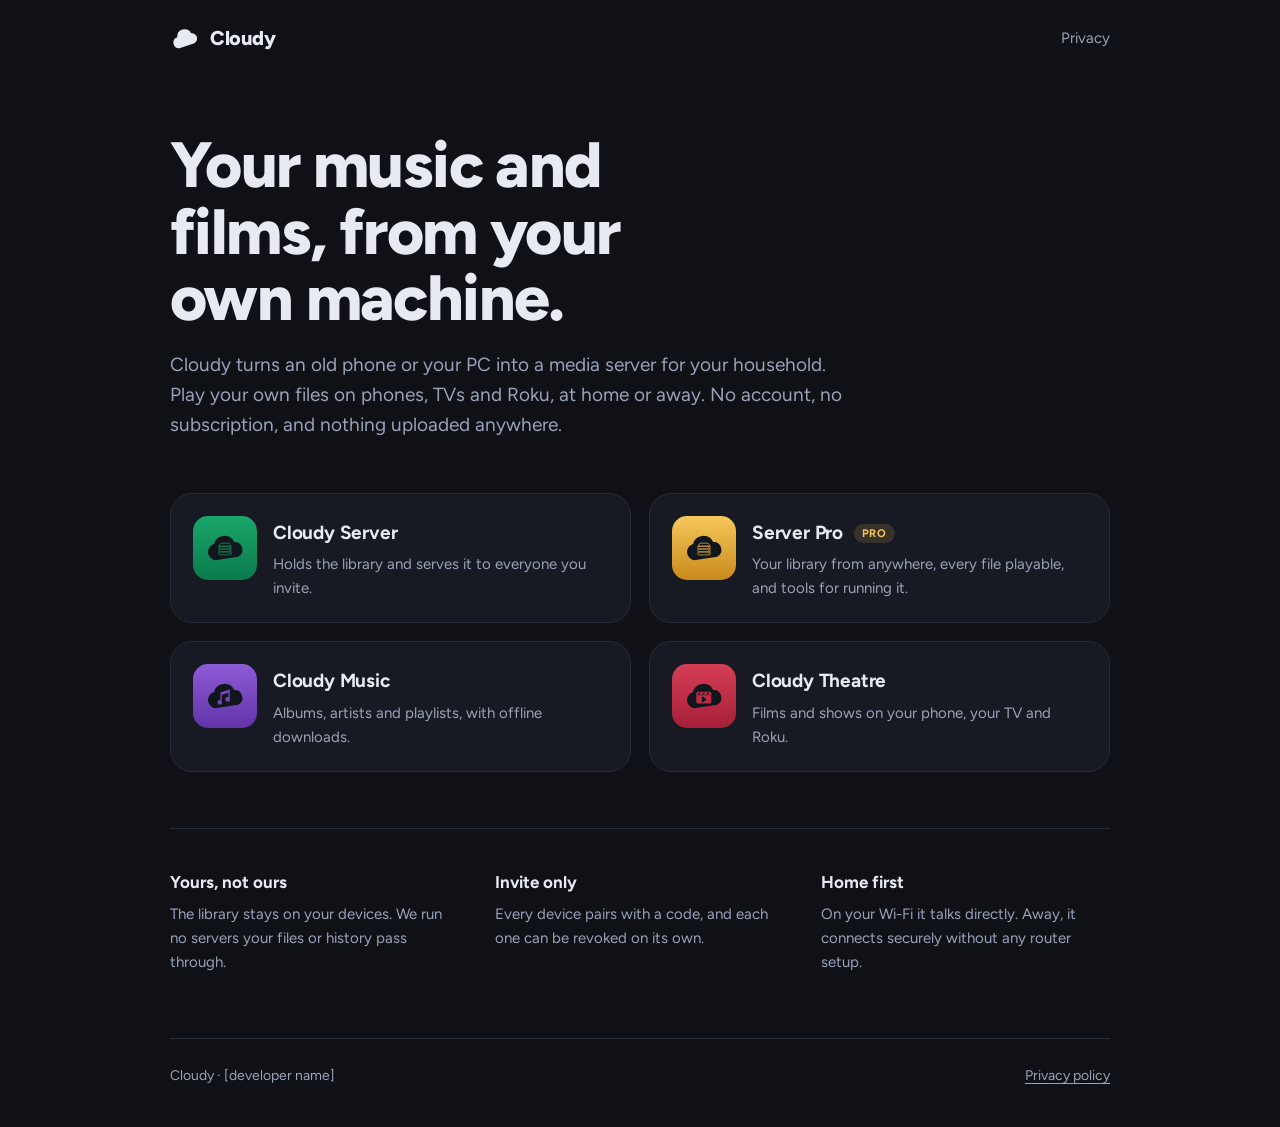
==== index.html @ 02a258d3 "A small public site: home page and privacy policy Lives in site/ and is published to the public fire" ====
<!doctype html>
<html lang="en">
<head>
<meta charset="utf-8">
<meta name="viewport" content="width=device-width, initial-scale=1">
<title>Cloudy</title>
<meta name="description" content="Your own music and films, served from your own phone or PC. No account, no subscription, nothing uploaded.">
<link rel="icon" href="assets/cloudy-server.svg">
<link rel="preconnect" href="https://fonts.googleapis.com">
<link rel="preconnect" href="https://fonts.gstatic.com" crossorigin>
<link rel="stylesheet" href="https://fonts.googleapis.com/css2?family=Figtree:wght@400;600;700;800&display=swap">
<link rel="stylesheet" href="style.css">
</head>
<body>
<div class="wrap">
  <header class="top">
    <a class="brand" href="./">
      <svg viewBox="0 0 24 24" aria-hidden="true"><g transform="rotate(-8 11.925 12.2375)"><path d="M6.5,19.5A4.5,4.5 0,0 1,5.9 10.6,6 6,0 0,1 17.5,8.9 4.3,4.3 0,0 1,17.1 17.5z"/></g></svg>
      Cloudy
    </a>
    <nav><a href="privacy/">Privacy</a></nav>
  </header>

  <main>
    <section class="hero">
      <h1>Your music and films, from your own machine.</h1>
      <p>Cloudy turns an old phone or your PC into a media server for your household. Play your own files on phones, TVs and Roku, at home or away. No account, no subscription, and nothing uploaded anywhere.</p>
    </section>

    <section class="apps" aria-label="The apps">
      <div class="app">
        <img src="assets/cloudy-server.svg" alt="">
        <h2>Cloudy Server</h2>
        <p>Holds the library and serves it to everyone you invite.</p>
      </div>
      <div class="app">
        <img src="assets/cloudy-server-pro.svg" alt="">
        <h2>Server Pro <span class="tag">PRO</span></h2>
        <p>Your library from anywhere, every file playable, and tools for running it.</p>
      </div>
      <div class="app">
        <img src="assets/cloudy-music.svg" alt="">
        <h2>Cloudy Music</h2>
        <p>Albums, artists and playlists, with offline downloads.</p>
      </div>
      <div class="app">
        <img src="assets/cloudy-theatre.svg" alt="">
        <h2>Cloudy Theatre</h2>
        <p>Films and shows on your phone, your TV and Roku.</p>
      </div>
    </section>

    <section class="points">
      <div>
        <h3>Yours, not ours</h3>
        <p>The library stays on your devices. We run no servers your files or history pass through.</p>
      </div>
      <div>
        <h3>Invite only</h3>
        <p>Every device pairs with a code, and each one can be revoked on its own.</p>
      </div>
      <div>
        <h3>Home first</h3>
        <p>On your Wi-Fi it talks directly. Away, it connects securely without any router setup.</p>
      </div>
    </section>
  </main>

  <footer>
    <span>Cloudy · [developer name]</span>
    <span><a href="privacy/">Privacy policy</a></span>
  </footer>
</div>
</body>
</html>
---- style.css ----
/* Cloudy's site. Always dark, like the apps: one committed look, painted
   explicitly so it holds on any browser theme. */

:root {
  --bg: #0f1117;
  --surface: #171a23;
  --surface-2: #1e2230;
  --border: #262b3a;
  --text: #e7eaf3;
  --dim: #9aa3b8;
  --server: #6fd9a3;
  --music: #a77ef0;
  --theatre: #ff6f84;
  --gold: #f6c85a;
  color-scheme: dark;
}

* { box-sizing: border-box; }

html, body {
  margin: 0;
  background: var(--bg);
  color: var(--text);
  font: 17px/1.6 "Figtree", "Segoe UI", system-ui, -apple-system, sans-serif;
  -webkit-font-smoothing: antialiased;
}

a { color: var(--server); text-underline-offset: 3px; }
a:hover { color: #9be8c0; }
a:focus-visible { outline: 2px solid var(--server); outline-offset: 3px; border-radius: 4px; }

.wrap {
  max-width: 980px;
  margin: 0 auto;
  padding-inline: 20px;
}

header.top {
  display: flex;
  align-items: center;
  justify-content: space-between;
  gap: 16px;
  padding-block: 22px;
}

.brand {
  display: inline-flex;
  align-items: center;
  gap: 10px;
  color: var(--text);
  text-decoration: none;
  font-weight: 800;
  font-size: 20px;
  letter-spacing: -0.3px;
}
.brand svg { width: 30px; height: 30px; fill: var(--text); }
.top nav { display: flex; gap: 20px; font-size: 15px; }
.top nav a { color: var(--dim); text-decoration: none; }
.top nav a:hover { color: var(--text); }

/* Home */

.hero {
  padding-block: 56px 40px;
  display: grid;
  gap: 18px;
}
.hero h1 {
  margin: 0;
  font-size: clamp(38px, 7vw, 64px);
  line-height: 1.04;
  letter-spacing: -1.6px;
  font-weight: 800;
  text-wrap: balance;
  max-width: 14ch;
}
.hero p {
  margin: 0;
  max-width: 56ch;
  color: var(--dim);
  font-size: 19px;
}

/* Two columns, so four apps make two even rows rather than three and one. */
.apps {
  display: grid;
  grid-template-columns: repeat(2, minmax(0, 1fr));
  gap: 18px;
  padding-block: 12px 56px;
}
.app {
  background: var(--surface);
  border: 1px solid var(--border);
  border-radius: 22px;
  padding: 22px;
  display: grid;
  grid-template-columns: 64px 1fr;
  gap: 4px 16px;
  align-items: start;
}
.app img {
  grid-row: span 2;
  width: 64px;
  height: 64px;
  border-radius: 15px;
}
.app h2 { margin: 2px 0 0; font-size: 19px; letter-spacing: -0.2px; }
.app p { margin: 0; color: var(--dim); font-size: 15px; }
.app .tag {
  display: inline-block;
  margin-left: 6px;
  padding: 1px 8px;
  border-radius: 999px;
  font-size: 11px;
  font-weight: 700;
  letter-spacing: 0.6px;
  vertical-align: 2px;
  background: rgba(246, 200, 90, 0.14);
  color: var(--gold);
}

.points {
  display: grid;
  grid-template-columns: repeat(auto-fit, minmax(260px, 1fr));
  gap: 28px 36px;
  padding-block: 40px 64px;
  border-top: 1px solid var(--border);
}
.points h3 { margin: 0 0 6px; font-size: 17px; }
.points p { margin: 0; color: var(--dim); font-size: 15px; }

footer {
  border-top: 1px solid var(--border);
  padding-block: 26px 40px;
  color: var(--dim);
  font-size: 14px;
  display: flex;
  flex-wrap: wrap;
  gap: 8px 22px;
  justify-content: space-between;
}
footer a { color: var(--dim); }

/* Policy */

.doc {
  max-width: 72ch;
  padding-block: 28px 64px;
}
.doc h1 {
  font-size: clamp(32px, 5vw, 44px);
  letter-spacing: -1px;
  line-height: 1.1;
  margin: 8px 0 10px;
}
.doc .meta { color: var(--dim); font-size: 15px; margin: 0 0 28px; }
.doc h2 {
  font-size: 22px;
  letter-spacing: -0.3px;
  margin: 40px 0 10px;
}
.doc p, .doc li { color: #cfd4e2; }
.doc strong { color: var(--text); }
.doc ul { padding-left: 1.2em; }
.doc li { margin: 6px 0; }
.summary {
  background: var(--surface);
  border: 1px solid var(--border);
  border-radius: 16px;
  padding: 4px 22px;
}

.table {
  overflow-x: auto;
  border: 1px solid var(--border);
  border-radius: 14px;
  margin: 14px 0;
}
.table table {
  border-collapse: collapse;
  width: 100%;
  min-width: 560px;
  font-size: 15px;
}
.table th, .table td {
  text-align: left;
  vertical-align: top;
  padding: 11px 14px;
  border-bottom: 1px solid var(--border);
}
.table th {
  background: var(--surface-2);
  font-size: 13px;
  letter-spacing: 0.5px;
  text-transform: uppercase;
  color: var(--dim);
}
.table tr:last-child td { border-bottom: 0; }
.table td { color: #cfd4e2; }
.table td:first-child { color: var(--text); font-weight: 600; }

.doc, .doc p, .doc li { overflow-wrap: anywhere; }

@media (max-width: 640px) {
  .apps { grid-template-columns: 1fr; }
}

@media (max-width: 520px) {
  .top nav { gap: 14px; }
  .hero { padding-block: 32px 28px; }
}
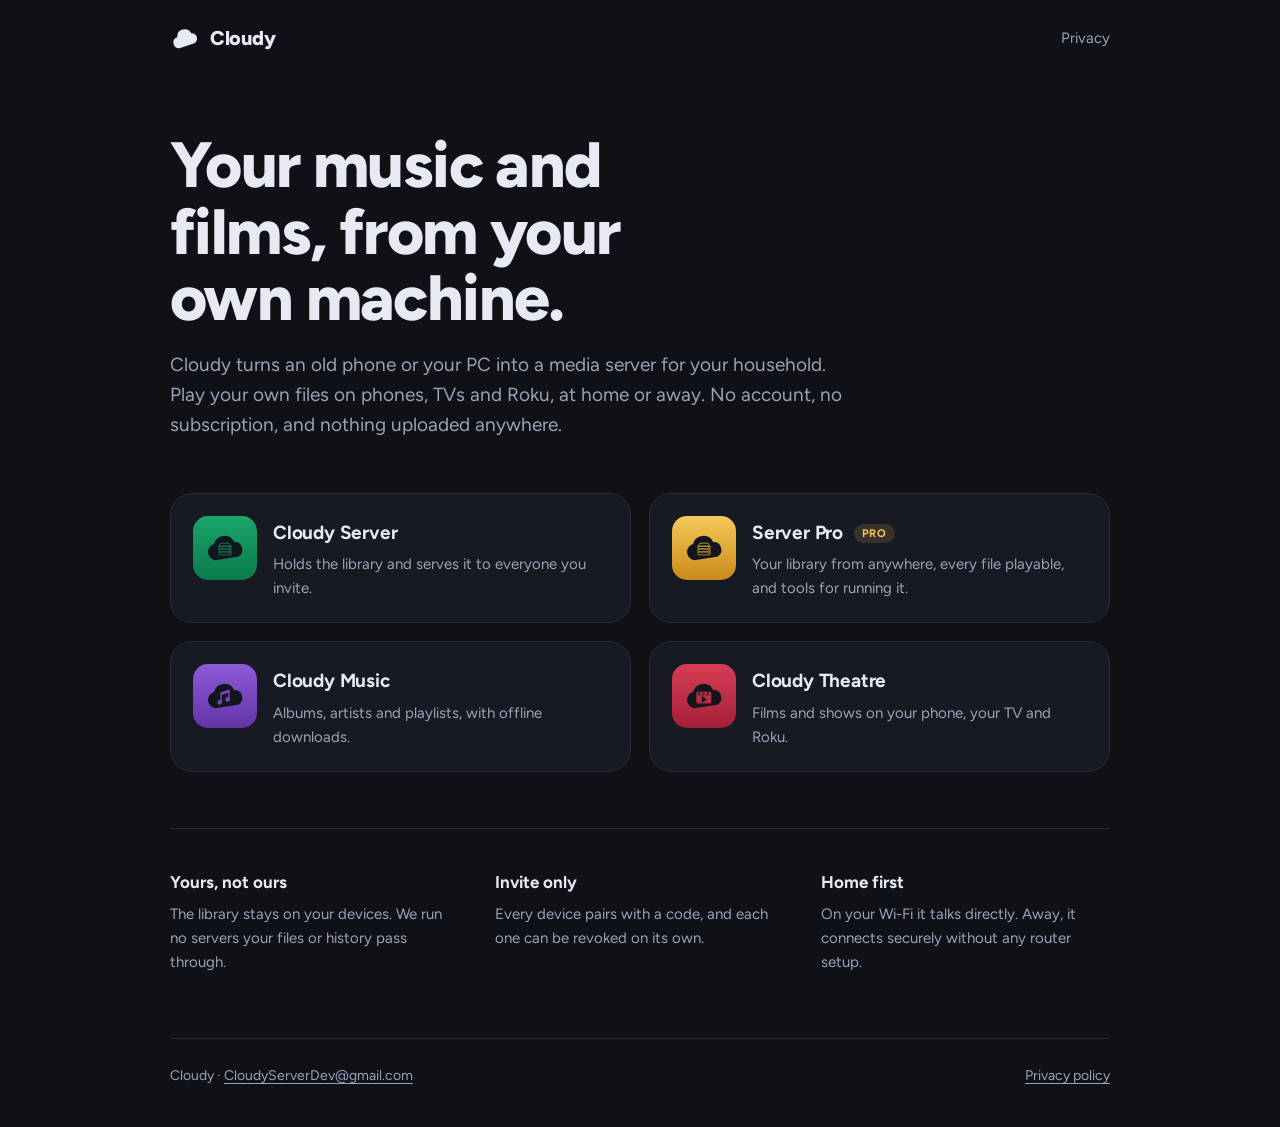
==== commit 190d5a78: "Privacy policy: contact email, publisher and effective date Published by Cloudy, CloudyServerDev@gma" ====
--- a/index.html
+++ b/index.html
@@ -67,7 +67,7 @@
   </main>
 
   <footer>
-    <span>Cloudy · [developer name]</span>
+    <span>Cloudy · <a href="mailto:CloudyServerDev@gmail.com">CloudyServerDev@gmail.com</a></span>
     <span><a href="privacy/">Privacy policy</a></span>
   </footer>
 </div>
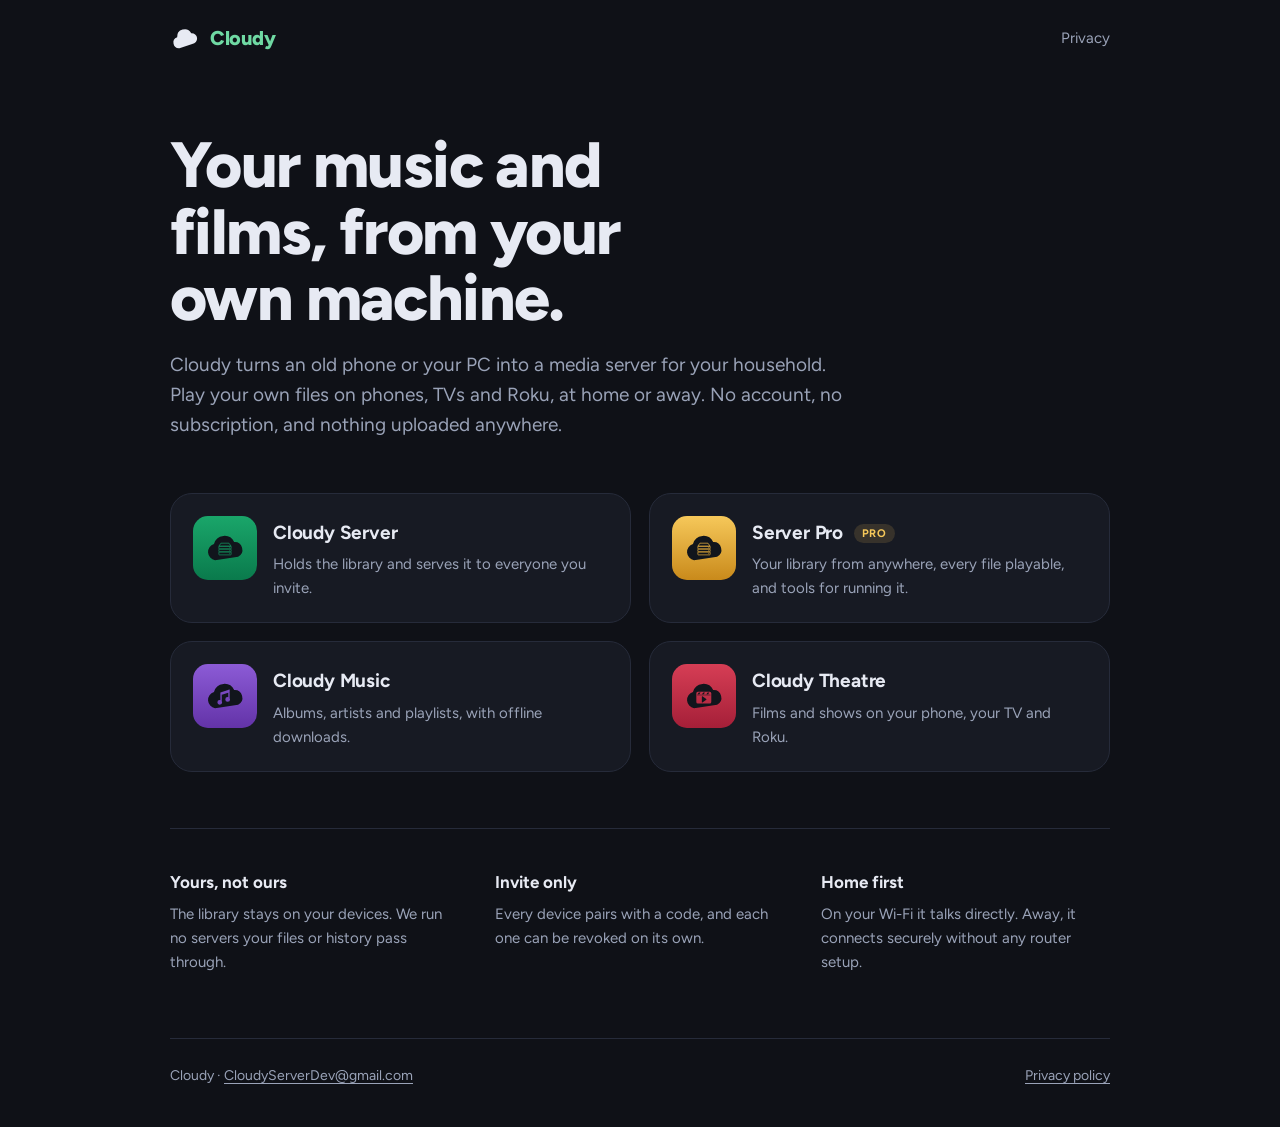
==== commit 5136fe9d: "The crown mark, and a wordmark that changes colour when you point at it Concept F pulled out on its " ====
--- a/index.html
+++ b/index.html
@@ -5,7 +5,9 @@
 <meta name="viewport" content="width=device-width, initial-scale=1">
 <title>Cloudy</title>
 <meta name="description" content="Your own music and films, served from your own phone or PC. No account, no subscription, nothing uploaded.">
-<link rel="icon" href="assets/cloudy-server.svg">
+<link rel="icon" href="assets/cloudy-crown.svg" type="image/svg+xml">
+<link rel="icon" href="assets/cloudy-crown-32.png" sizes="32x32">
+<link rel="apple-touch-icon" href="assets/cloudy-crown-180.png">
 <link rel="preconnect" href="https://fonts.googleapis.com">
 <link rel="preconnect" href="https://fonts.gstatic.com" crossorigin>
 <link rel="stylesheet" href="https://fonts.googleapis.com/css2?family=Figtree:wght@400;600;700;800&display=swap">
@@ -16,7 +18,7 @@
   <header class="top">
     <a class="brand" href="./">
       <svg viewBox="0 0 24 24" aria-hidden="true"><g transform="rotate(-8 11.925 12.2375)"><path d="M6.5,19.5A4.5,4.5 0,0 1,5.9 10.6,6 6,0 0,1 17.5,8.9 4.3,4.3 0,0 1,17.1 17.5z"/></g></svg>
-      Cloudy
+      <span class="wordmark">Cloudy</span>
     </a>
     <nav><a href="privacy/">Privacy</a></nav>
   </header>
@@ -71,5 +73,6 @@
     <span><a href="privacy/">Privacy policy</a></span>
   </footer>
 </div>
+<script src="./brand.js"></script>
 </body>
 </html>
--- a/style.css
+++ b/style.css
@@ -54,6 +54,13 @@
   letter-spacing: -0.3px;
 }
 .brand svg { width: 30px; height: 30px; fill: var(--text); }
+
+/* The name takes a different app's colour on every hover; brand.js does the
+   stepping, this makes the change a fade rather than a jump. */
+.wordmark {
+  transition: color .28s ease;
+  color: var(--server);
+}
 .top nav { display: flex; gap: 20px; font-size: 15px; }
 .top nav a { color: var(--dim); text-decoration: none; }
 .top nav a:hover { color: var(--text); }
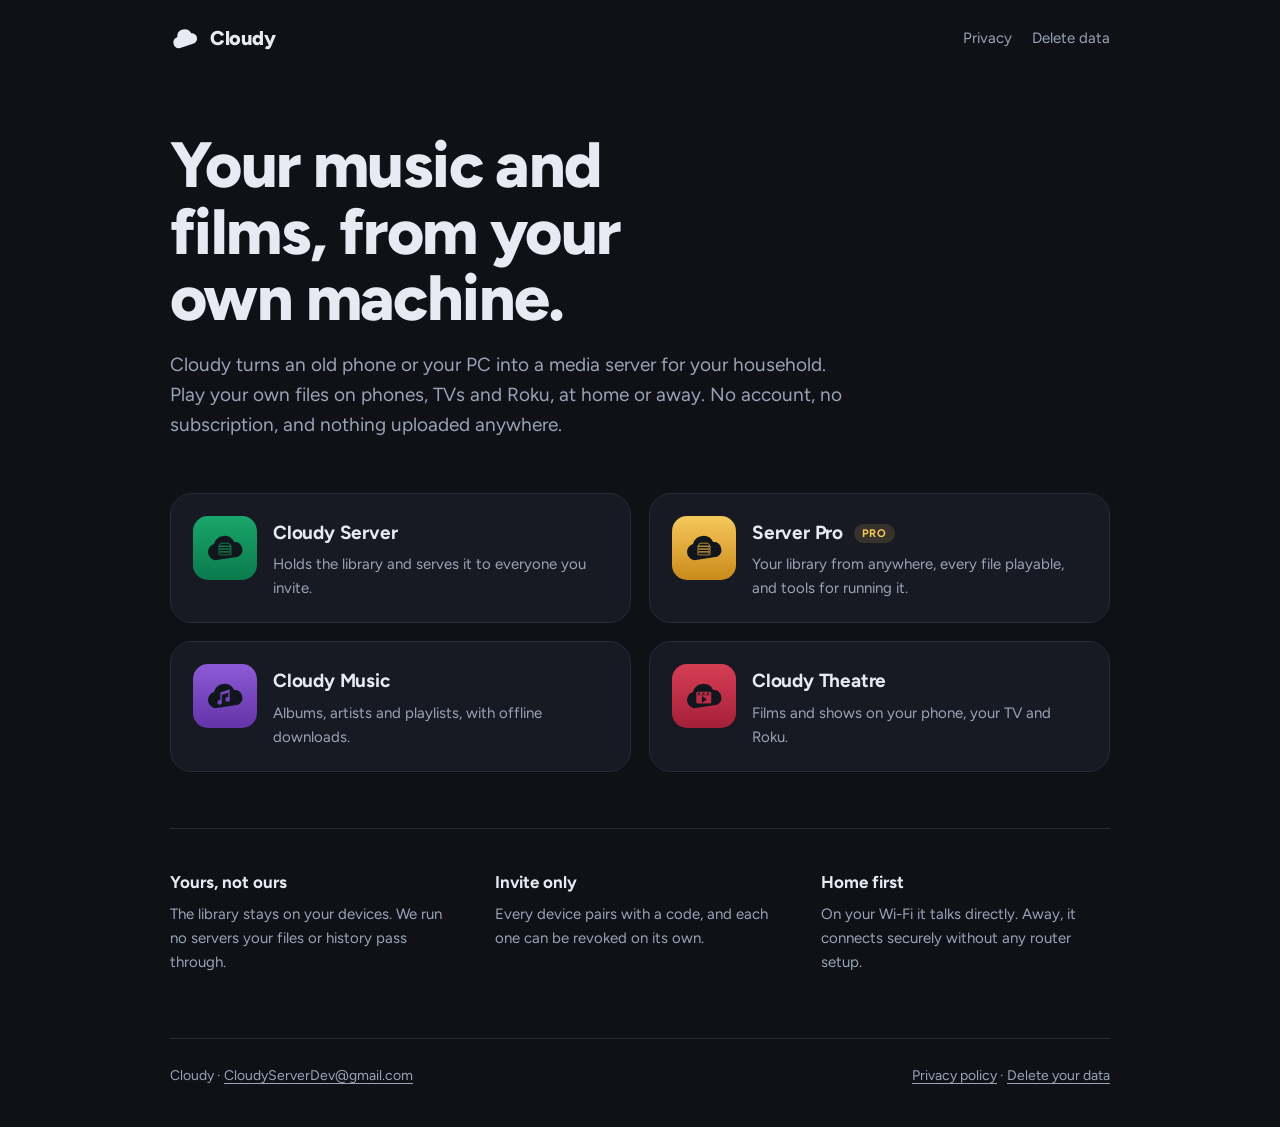
==== commit 349a515e: "Link the deletion page from the home page and the privacy nav Co-Authored-By: Claude Opus 5 <noreply" ====
--- a/index.html
+++ b/index.html
@@ -20,7 +20,7 @@
       <svg viewBox="0 0 24 24" aria-hidden="true"><g transform="rotate(-8 11.925 12.2375)"><path d="M6.5,19.5A4.5,4.5 0,0 1,5.9 10.6,6 6,0 0,1 17.5,8.9 4.3,4.3 0,0 1,17.1 17.5z"/></g></svg>
       <span class="wordmark">Cloudy</span>
     </a>
-    <nav><a href="privacy/">Privacy</a></nav>
+    <nav><a href="privacy/">Privacy</a> <a href="delete-account/">Delete data</a></nav>
   </header>
 
   <main>
@@ -70,7 +70,7 @@
 
   <footer>
     <span>Cloudy · <a href="mailto:CloudyServerDev@gmail.com">CloudyServerDev@gmail.com</a></span>
-    <span><a href="privacy/">Privacy policy</a></span>
+    <span><a href="privacy/">Privacy policy</a> &middot; <a href="delete-account/">Delete your data</a></span>
   </footer>
 </div>
 <script src="./brand.js"></script>
--- a/style.css
+++ b/style.css
@@ -53,14 +53,16 @@
   font-size: 20px;
   letter-spacing: -0.3px;
 }
-.brand svg { width: 30px; height: 30px; fill: var(--text); }
-
-/* The name takes a different app's colour on every hover; brand.js does the
-   stepping, this makes the change a fade rather than a jump. */
-.wordmark {
+/* currentColor, so the cloud takes whatever colour the name has. */
+.brand svg { width: 30px; height: 30px; fill: currentColor; }
+
+/* White at rest. brand.js paints an app colour on the brand while the pointer
+   is on it and clears the inline colour on the way out, which lands back
+   here; the transition makes both directions a fade rather than a jump. */
+.brand {
   transition: color .28s ease;
-  color: var(--server);
-}
+}
+.wordmark { color: inherit; }
 .top nav { display: flex; gap: 20px; font-size: 15px; }
 .top nav a { color: var(--dim); text-decoration: none; }
 .top nav a:hover { color: var(--text); }
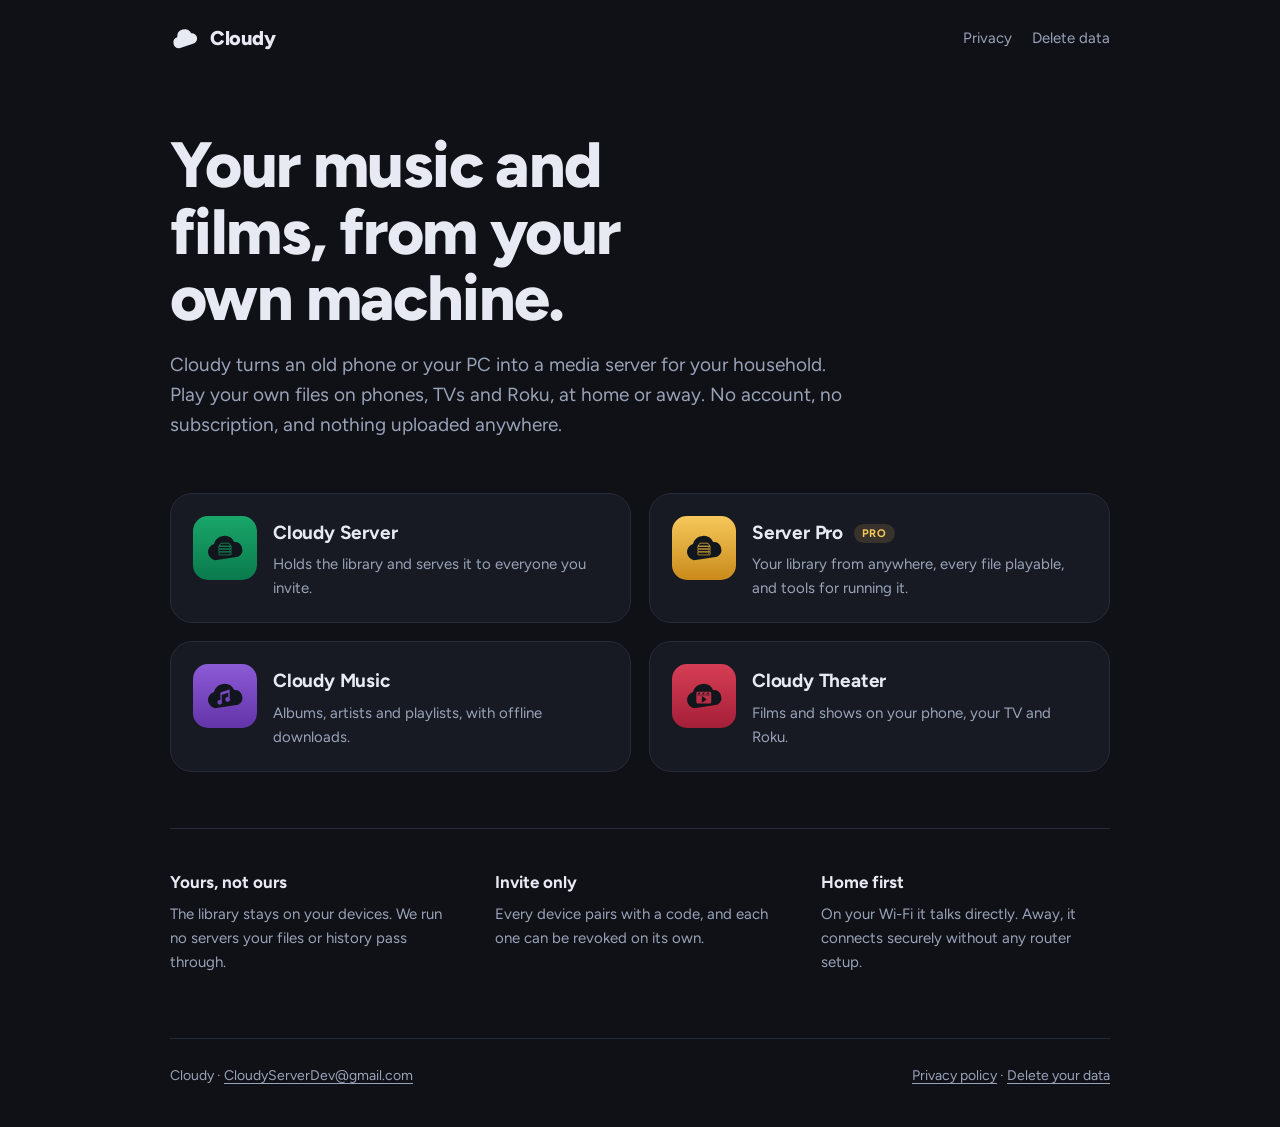
==== commit f726f0d4: "A page for closed testers, and American spelling testers/ walks a closed tester through setting up t" ====
--- a/index.html
+++ b/index.html
@@ -46,8 +46,8 @@
         <p>Albums, artists and playlists, with offline downloads.</p>
       </div>
       <div class="app">
-        <img src="assets/cloudy-theatre.svg" alt="">
-        <h2>Cloudy Theatre</h2>
+        <img src="assets/cloudy-theater.svg" alt="">
+        <h2>Cloudy Theater</h2>
         <p>Films and shows on your phone, your TV and Roku.</p>
       </div>
     </section>
--- a/style.css
+++ b/style.css
@@ -10,7 +10,7 @@
   --dim: #9aa3b8;
   --server: #6fd9a3;
   --music: #a77ef0;
-  --theatre: #ff6f84;
+  --theater: #ff6f84;
   --gold: #f6c85a;
   color-scheme: dark;
 }
@@ -53,11 +53,11 @@
   font-size: 20px;
   letter-spacing: -0.3px;
 }
-/* currentColor, so the cloud takes whatever colour the name has. */
+/* currentColor, so the cloud takes whatever color the name has. */
 .brand svg { width: 30px; height: 30px; fill: currentColor; }
 
-/* White at rest. brand.js paints an app colour on the brand while the pointer
-   is on it and clears the inline colour on the way out, which lands back
+/* White at rest. brand.js paints an app color on the brand while the pointer
+   is on it and clears the inline color on the way out, which lands back
    here; the transition makes both directions a fade rather than a jump. */
 .brand {
   transition: color .28s ease;
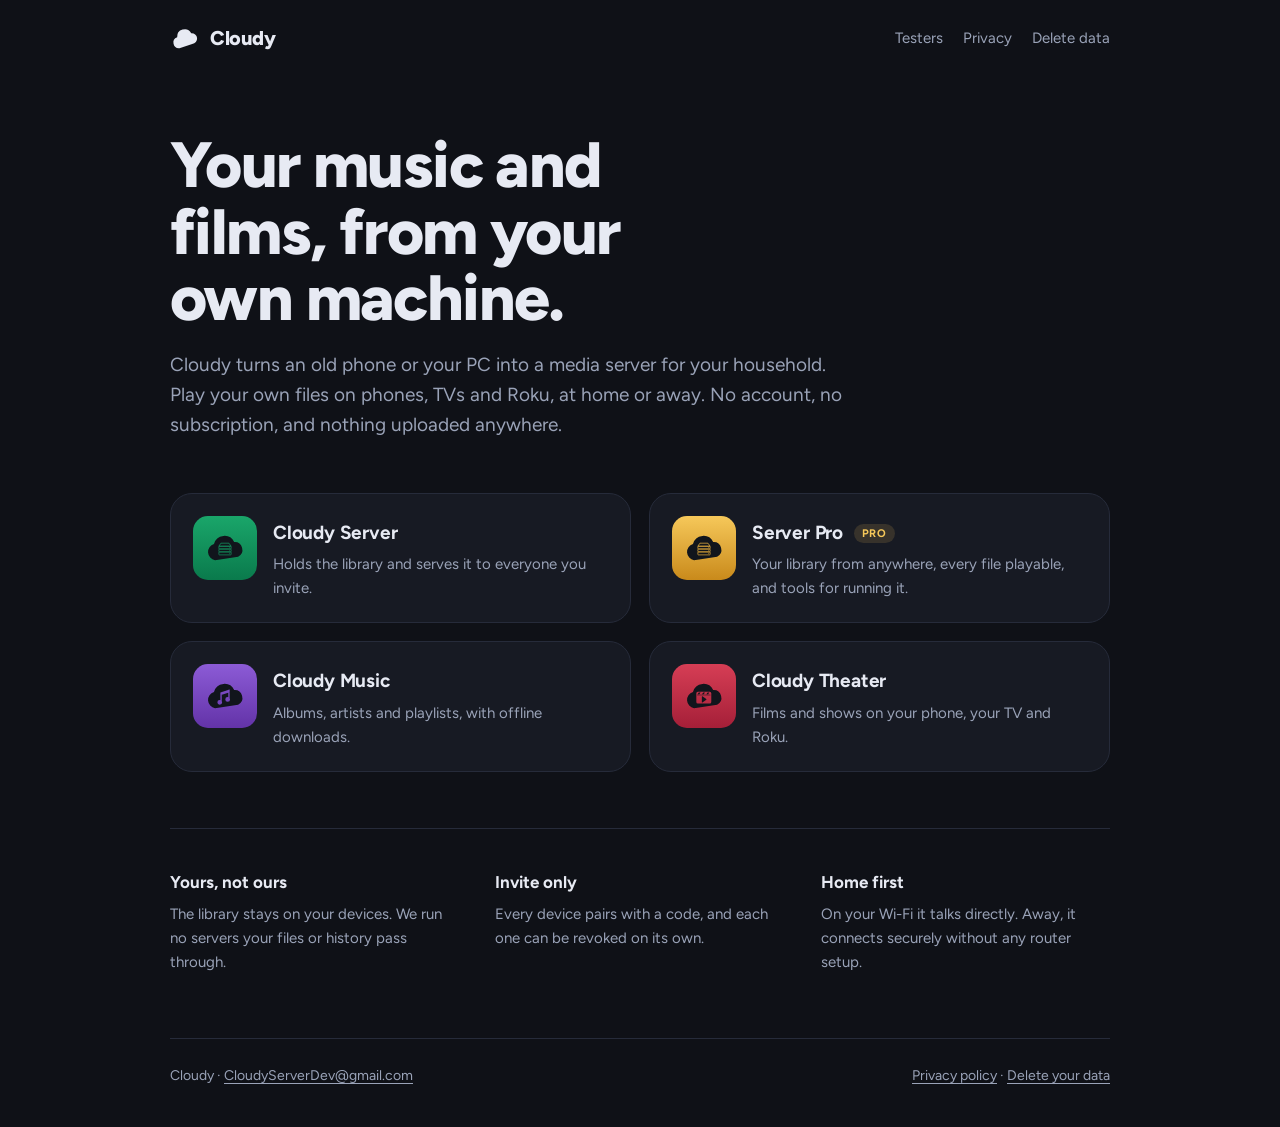
==== commit c7324d5e: "Testers in every page's navigation A Testers link at the top right of every page, marked as the curr" ====
--- a/index.html
+++ b/index.html
@@ -20,7 +20,7 @@
       <svg viewBox="0 0 24 24" aria-hidden="true"><g transform="rotate(-8 11.925 12.2375)"><path d="M6.5,19.5A4.5,4.5 0,0 1,5.9 10.6,6 6,0 0,1 17.5,8.9 4.3,4.3 0,0 1,17.1 17.5z"/></g></svg>
       <span class="wordmark">Cloudy</span>
     </a>
-    <nav><a href="privacy/">Privacy</a> <a href="delete-account/">Delete data</a></nav>
+    <nav><a href="testers/">Testers</a> <a href="privacy/">Privacy</a> <a href="delete-account/">Delete data</a></nav>
   </header>
 
   <main>
--- a/style.css
+++ b/style.css
@@ -66,6 +66,13 @@
 .top nav { display: flex; gap: 20px; font-size: 15px; }
 .top nav a { color: var(--dim); text-decoration: none; }
 .top nav a:hover { color: var(--text); }
+/* The page you are on, so the link that goes nowhere looks like it. */
+.top nav a[aria-current="page"] { color: var(--text); font-weight: 600; }
+/* Three links and the wordmark have to share a 320 px phone. */
+@media (max-width: 420px) {
+  .top nav { gap: 4px 14px; font-size: 14px; flex-wrap: wrap; justify-content: flex-end; }
+}
+.top nav a { white-space: nowrap; }
 
 /* Home */
 
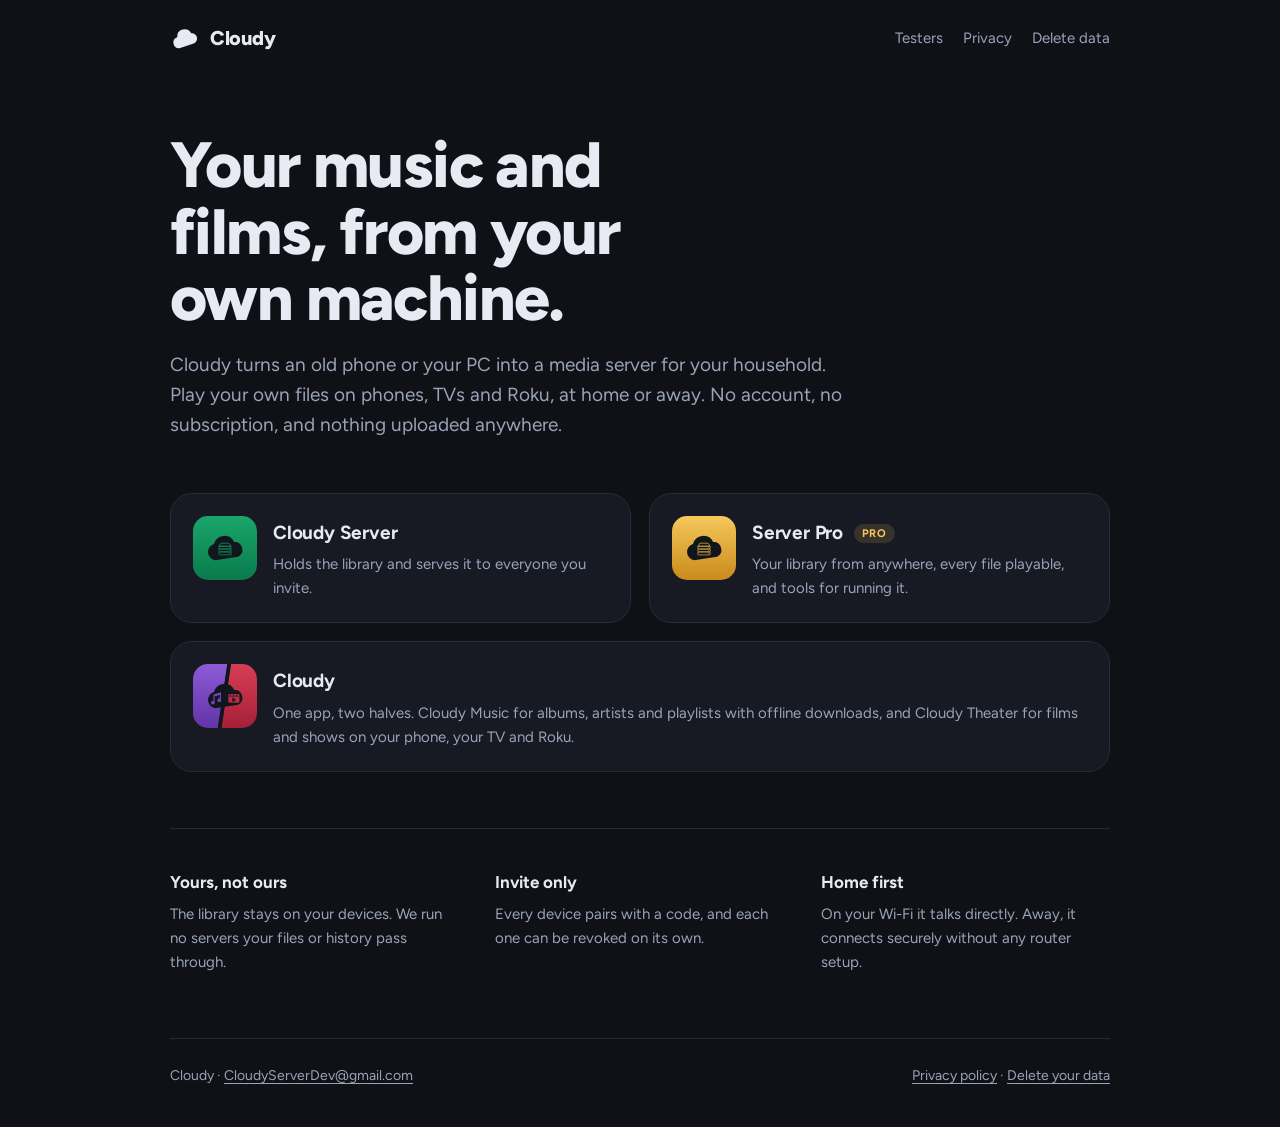
==== commit e852be51: "The split Cloudy icon Cloudy Music and Cloudy Theater are one app, so the home page shows one card f" ====
--- a/index.html
+++ b/index.html
@@ -40,15 +40,10 @@
         <h2>Server Pro <span class="tag">PRO</span></h2>
         <p>Your library from anywhere, every file playable, and tools for running it.</p>
       </div>
-      <div class="app">
-        <img src="assets/cloudy-music.svg" alt="">
-        <h2>Cloudy Music</h2>
-        <p>Albums, artists and playlists, with offline downloads.</p>
-      </div>
-      <div class="app">
-        <img src="assets/cloudy-theater.svg" alt="">
-        <h2>Cloudy Theater</h2>
-        <p>Films and shows on your phone, your TV and Roku.</p>
+      <div class="app wide">
+        <img src="assets/cloudy.svg" alt="">
+        <h2>Cloudy</h2>
+        <p>One app, two halves. Cloudy Music for albums, artists and playlists with offline downloads, and Cloudy Theater for films and shows on your phone, your TV and Roku.</p>
       </div>
     </section>
 
--- a/style.css
+++ b/style.css
@@ -97,7 +97,7 @@
   font-size: 19px;
 }
 
-/* Two columns, so four apps make two even rows rather than three and one. */
+/* Two columns: the two servers side by side, and Cloudy across the row below. */
 .apps {
   display: grid;
   grid-template-columns: repeat(2, minmax(0, 1fr));
@@ -114,6 +114,9 @@
   gap: 4px 16px;
   align-items: start;
 }
+/* Cloudy is one app with both halves in it, so it takes a whole row rather
+   than pretending to be two of the four. */
+.app.wide { grid-column: 1 / -1; }
 .app img {
   grid-row: span 2;
   width: 64px;
